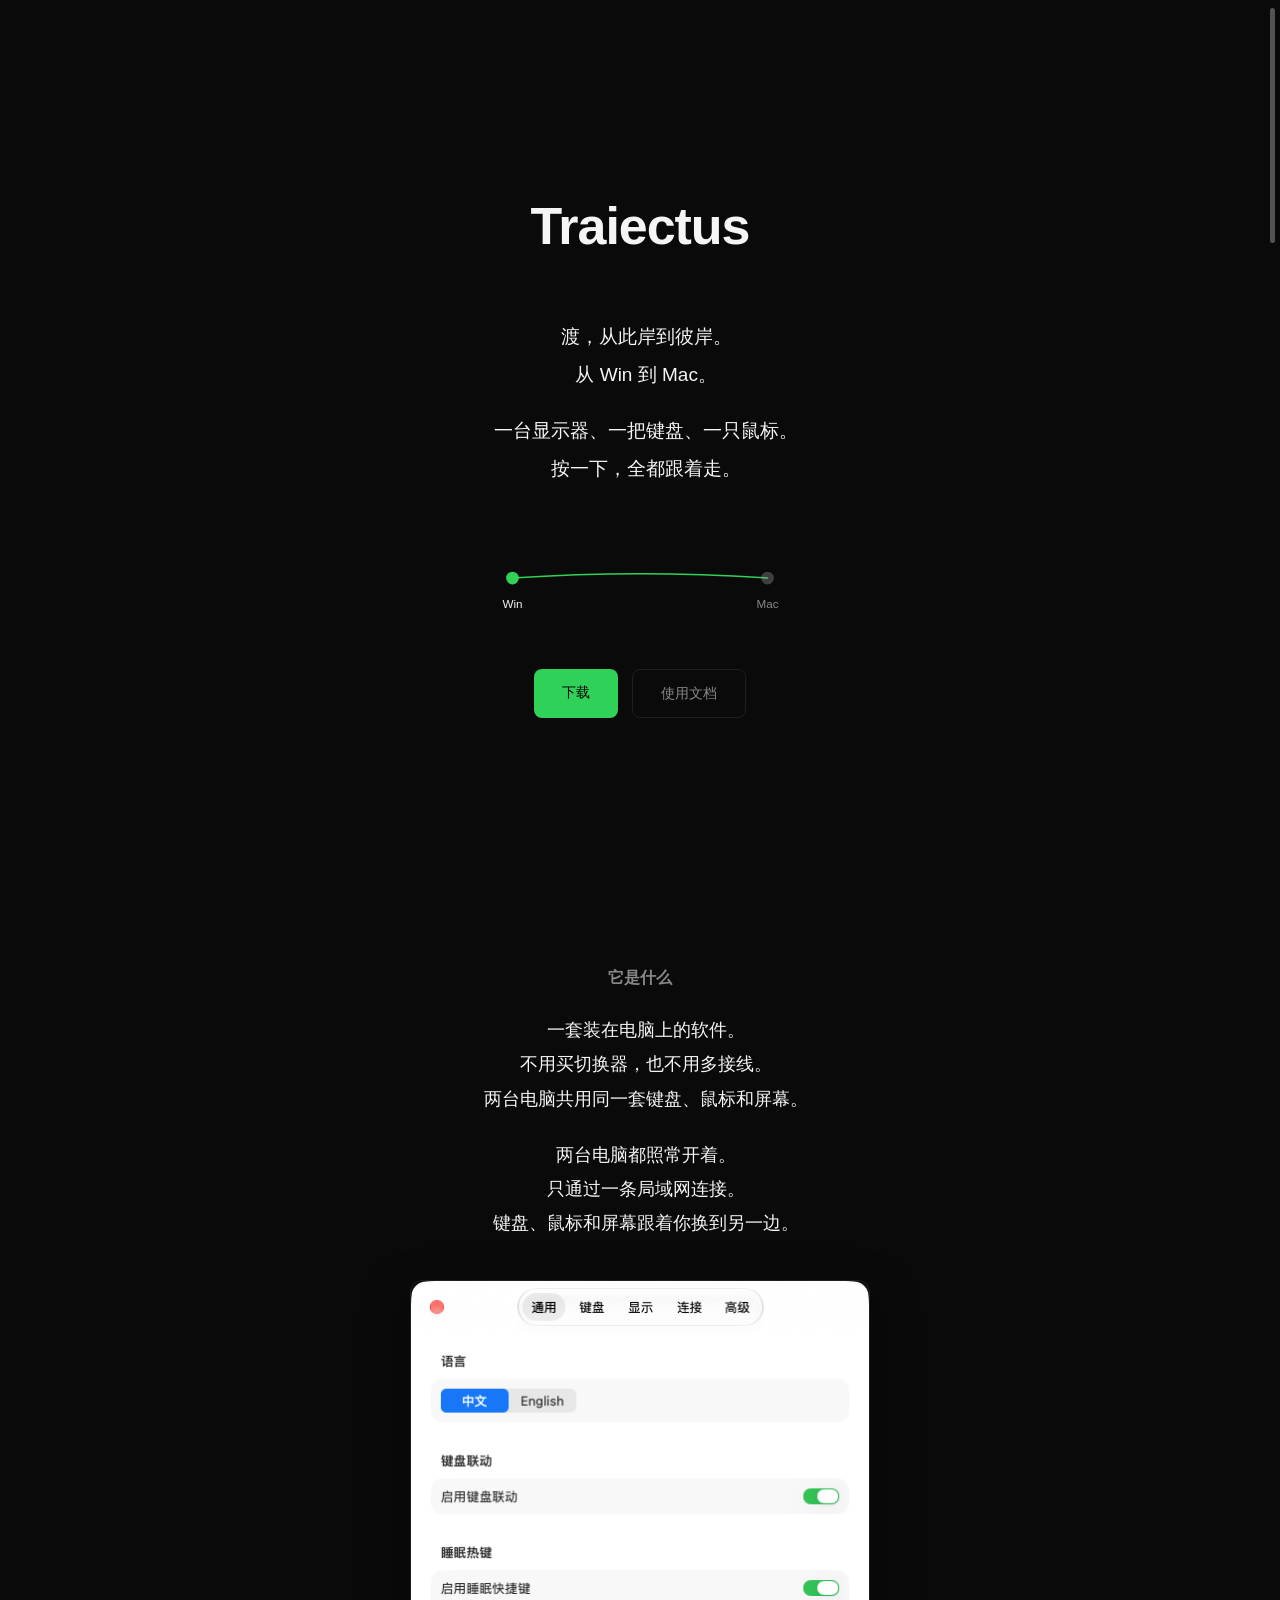
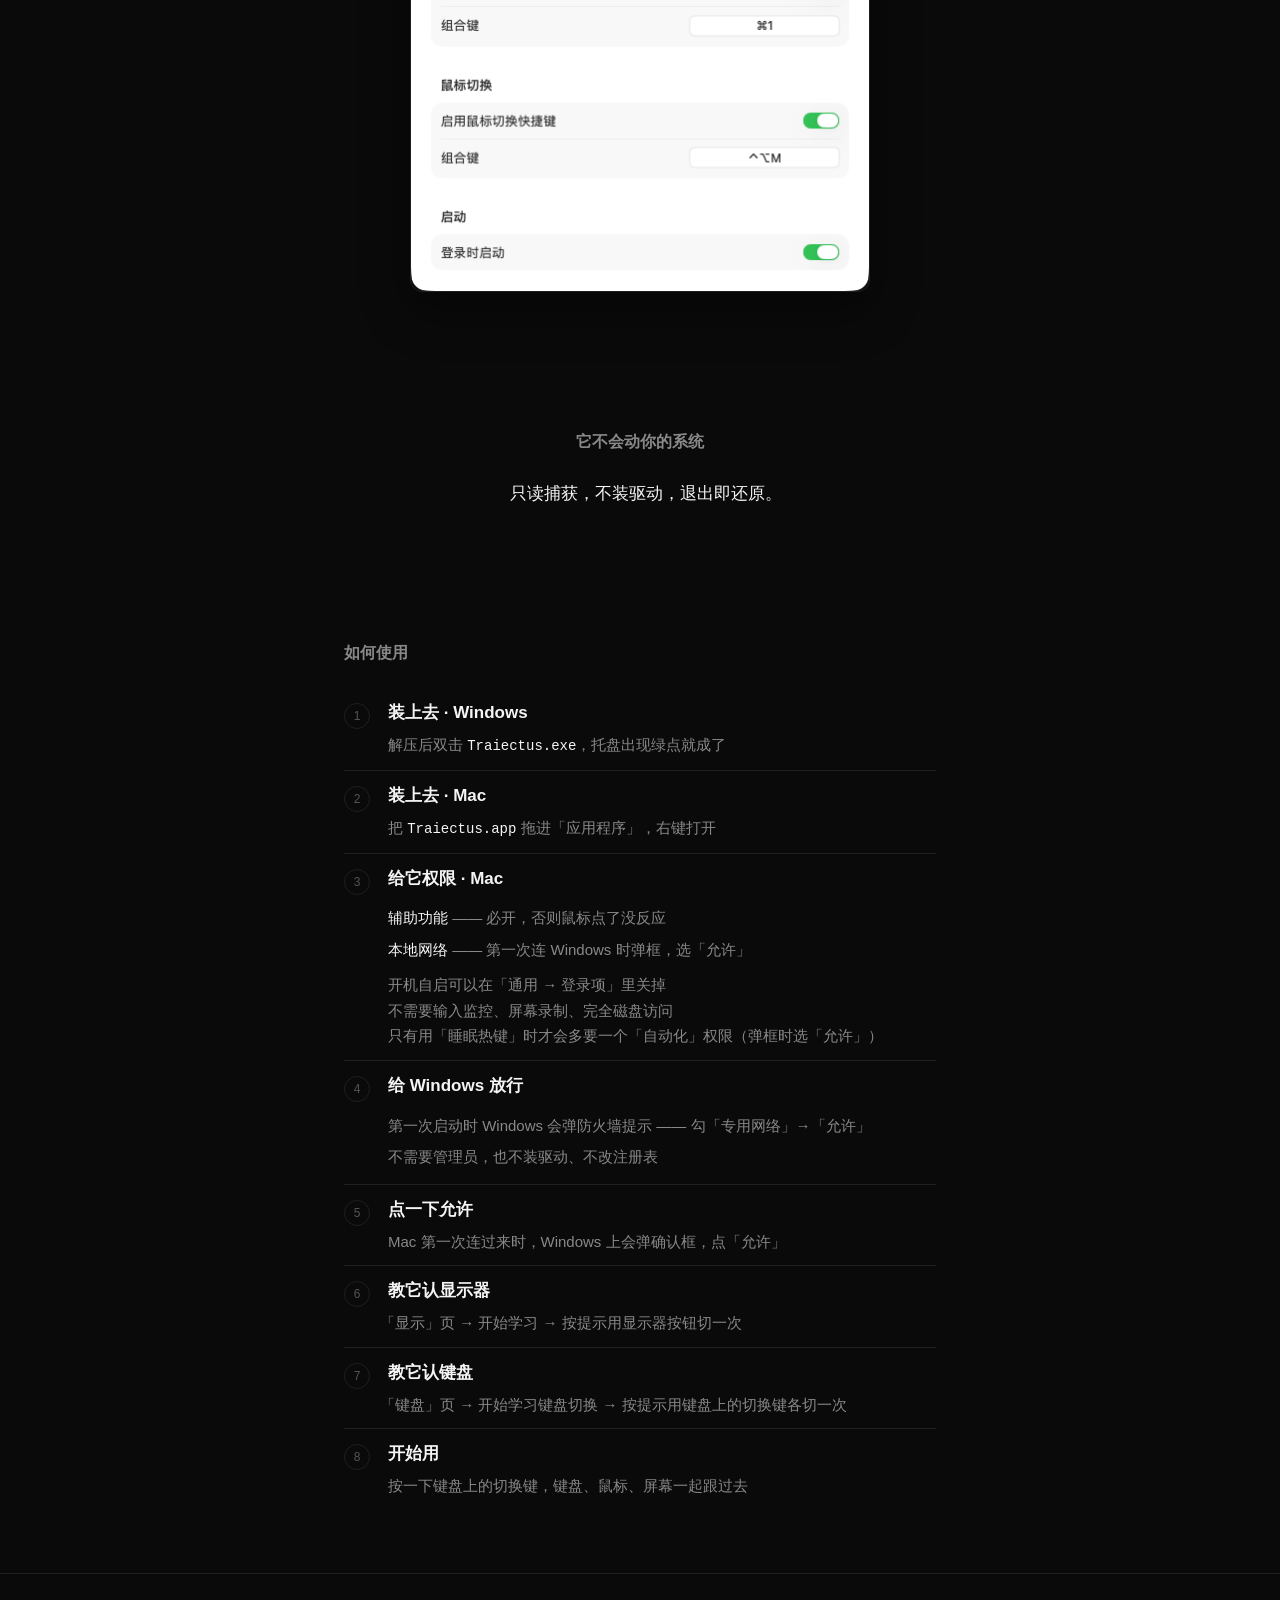
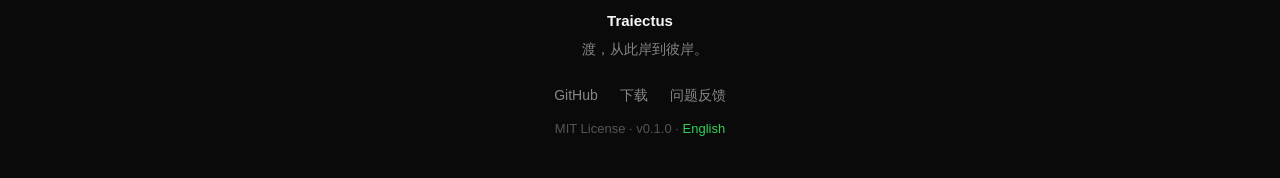
==== site/index.html @ 862c4d5b "site: 首屏句子与 h1 对齐 —— 悬挂值定为 -0.65em（实测） 目标：让「渡，从此岸到彼岸。」这一整行（连句点）的墨迹中心和 h1 「Traiectus」的中心对齐。实测（1000px " ====
<!DOCTYPE html>
<html lang="zh">
<head>
<meta charset="UTF-8">
<meta name="viewport" content="width=device-width, initial-scale=1.0">
<meta name="color-scheme" content="dark">
<title>Traiectus · 渡</title>
<meta name="description" content="一台 Win 游戏，一台 Mac 日常，同一台显示器、同一套键鼠。按一下，全都跟着走。">
<meta name="theme-color" content="#0a0a0a">
<link rel="alternate" hreflang="zh-CN" href="https://traiectus.cn/">
<link rel="alternate" hreflang="en" href="https://traiectus.cn/en.html">
<link rel="icon" href="icon.png">
<link rel="apple-touch-icon" href="icon.png">
<meta property="og:type" content="website">
<meta property="og:title" content="Traiectus · 渡">
<meta property="og:description" content="一台 Win 游戏，一台 Mac 日常。同一台显示器，同一套键鼠。按一下，全都跟着走。">
<meta property="og:url" content="https://traiectus.cn/">
<meta property="og:image" content="https://traiectus.cn/og.png">
<style>
  * { margin: 0; padding: 0; box-sizing: border-box; }

  :root {
    --bg: #0a0a0a;
    --fg: #f5f5f5;
    --fg-dim: #888;
    --fg-dimmer: #555;
    --green: #30d158;
    --line: #1f1f1f;
    --max: 640px;
  }

  /* 显式给 html 上底色：否则橡皮筋回弹（首屏往上/页面底部往下拉）时，
     WebKit 会在画布外露出默认的白，看起来就是上下两条淡色长块 */
  html { background: var(--bg); }

  body {
    background: var(--bg);
    color: var(--fg);
    font-family: -apple-system, BlinkMacSystemFont, "SF Pro Text", "PingFang SC", sans-serif;
    font-size: 16px;
    line-height: 1.7;
    -webkit-font-smoothing: antialiased;
  }

  .wrap { max-width: var(--max); margin: 0 auto; padding: 0 24px; }

  /* ① 首屏 */
  .hero {
    min-height: 100vh;
    display: flex;
    flex-direction: column;
    justify-content: center;
    align-items: center;
    text-align: center;
    padding: 0 24px;
  }

  .hero .eyebrow {
    font-size: 13px;
    letter-spacing: 0.22em;
    text-transform: uppercase;
    color: var(--fg-dimmer);
    margin-bottom: 22px;
  }

  .hero h1 {
    font-size: 52px;
    font-weight: 600;
    letter-spacing: -0.02em;
    margin-bottom: 48px;
  }

  .hero .lines {
    font-size: 19px;
    line-height: 2;
    color: var(--fg);
    margin-bottom: 56px;
    /* 明确撑满宽度：否则这行 div 会收缩到"最长一行"的宽度，
       而下面 hang-p 的负外边距会让它的计算宽度略小于行内容，导致最长那行被迫折行 */
    width: 100%;
  }

  .hero .lines .dim { color: var(--fg-dim); }
  .hero .lines .gap { display: block; height: 18px; }
  /* 行末的全角句号带 ~1em 右边距，居中时会显得文字整体偏左；
     让它悬挂出去（负右外边距），墨迹才是真正居中 */
  /* 行末全角句号悬挂：让「整行（含句点）」的墨迹中心对齐 h1 的中心。
     -0.65em 是实测值：不悬挂时整行墨迹偏左 6px，每 1em 悬挂右移约 9px */
  .hang-p { margin-right: -0.65em; }

  .diagram {
    display: block;
    width: 100%;
    max-width: 340px;
    height: auto;
    margin: 0 auto 48px;
  }

  .diagram .arc {
    fill: none;
    stroke: var(--green);
    stroke-width: 1.5;
    stroke-linecap: round;
  }

  /* 点：实心。活动的一侧是绿色 + 呼吸；另一侧是灰的（和 app 面板一致） */
  .diagram .dot { fill: #8e8e93; opacity: 0.4; }
  .diagram .dot.on {
    fill: var(--green);
    opacity: 1;
    transform-box: fill-box;
    transform-origin: center;
    animation: breathe 1.6s ease-in-out infinite;
  }

  @keyframes breathe {
    0%, 100% { transform: scale(1); }
    50% { transform: scale(1.18); }
  }

  .diagram .dlabel {
    font-size: 11px;
    font-weight: 500;
    fill: var(--fg-dim);
    text-anchor: middle;
  }
  .diagram .dlabel.on { fill: var(--fg); }

  .actions {
    display: flex;
    gap: 14px;
    justify-content: center;
  }

  .btn {
    display: inline-block;
    padding: 12px 28px;
    font-size: 14px;
    text-decoration: none;
    border-radius: 8px;
    transition: all 0.2s;
  }

  .btn-primary { background: var(--green); color: #000; font-weight: 500; }
  .btn-primary:hover { background: #28b84c; }

  .btn-ghost { color: var(--fg-dim); border: 1px solid var(--line); }
  .btn-ghost:hover { color: var(--fg); border-color: var(--fg-dim); }

  /* 锚点不要被吸顶导航盖住 */
  section { scroll-margin-top: 60px; }

  /* 隐藏原生滚动条，改用下面那条自绘的（原因：伪元素滚动条没法做淡出动画） */
  html { scrollbar-width: none; }
  ::-webkit-scrollbar { width: 0; height: 0; }

  /* 自绘滚动指示条：静止时淡出，滚动时淡入 —— 淡出用 transition，所以不生硬 */
  .sb {
    position: fixed; top: 0; right: 3px; bottom: 0; width: 9px;
    pointer-events: none; z-index: 60;
    opacity: 0;
    transition: opacity 0.5s ease;
  }
  .sb.on { opacity: 1; }
  .sb-thumb {
    position: absolute; right: 2px; width: 5px;
    border-radius: 3px; background: rgba(255, 255, 255, 0.3);
  }

  /* 页脚：同色底 + 一根发丝线，不抢戏。
     行距分三组：品牌+标语挨在一起是一组，链接那行单独一组，版权信息最后一组 ——
     所以是 4 / 22 / 10，而不是三档差不多的 14 / 20 / 14（那样四行看着一样重）。 */
  footer { padding: 34px 0 40px; border-top: 1px solid var(--line); text-align: center; }
  .f-brand { font-size: 15px; font-weight: 600; color: var(--fg); margin-bottom: 4px; }
  .f-tag { font-size: 14px; color: var(--fg-dim); margin-bottom: 22px; }
  .f-links { display: flex; gap: 22px; justify-content: center; margin-bottom: 10px; }
  .f-links a { font-size: 14px; color: var(--fg-dim); text-decoration: none; }
  .f-links a:hover { color: var(--fg); }
  .f-meta { font-size: 13px; color: var(--fg-dimmer); }
  .f-meta a { color: var(--green); text-decoration: none; }   /* 语言切换：和下载按钮同一个绿 */
  .f-meta a:hover { text-decoration: underline; }

  /* 「它不会动你的系统」：和「它是什么」一样居中 */
  .safe { text-align: center; }

  /* 屏幕太矮 / 手机：自动关掉吸附，回到自由滚动（否则内容会被卡住看不全） */
  /* 界面截图：和页面同一套圆角/边框，暗色底上不刺眼 */
  .shot { margin: 40px auto 0; text-align: center; }
  .shot img {
    width: 100%; max-width: 460px; height: auto;
    border-radius: 12px;
    border: 1px solid var(--line);
    box-shadow: 0 18px 48px rgba(0, 0, 0, 0.45);
  }

  section { padding: 64px 0; }
  #safe { padding-top: 64px; }
  .safe-line { font-size: 17px; line-height: 2; }

  h2 {
    font-size: 16px;
    font-weight: 600;
    color: var(--fg-dim);
    margin-bottom: 22px;
  }

  .what { text-align: center; }

  .what p {
    font-size: 18px;
    line-height: 1.9;
    color: var(--fg);
  }
  .what p + p { margin-top: 22px; }
  .what p.soft { color: var(--fg-dim); }

  /* 中文居中行的收尾句号是全角：句号的墨迹只占左边一点，右半格是空的。
     text-align: center 会把那半格空位也算进居中，于是可见文字整体偏左约 1/3 字
     （实测：标题中心 729、正文中心 724，差 6px）。这里补 2/3 字的左内边距抵消掉，
     让"字"看起来真居中 —— 标题和截图本来就在正中，不用动。
     Chrome 目前不支持 hanging-punctuation，所以用内边距而不是悬挂标点。 */
  .what p, .safe-line { padding-left: 0.67em; }

  @media (max-width: 480px) {
    section { padding: 48px 0; }
    .what { text-align: center; }

  .what p { font-size: 16px; }
  }

  .how ol { list-style: none; counter-reset: step; margin-top: 8px; }
  /* 只作用于外层那几步：里面「权限清单」是普通列表，不能跟着编号/描边（否则会串号） */
  .how ol > li {
    counter-increment: step;
    font-size: 17px;
    color: var(--fg);
    padding: 11px 0 11px 44px;
    position: relative;
    border-bottom: 1px solid var(--line);
  }
  .how ol > li:last-child { border-bottom: none; }
  .how ol > li::before {
    content: counter(step);
    position: absolute; left: 0; top: 15px;
    width: 24px; height: 24px; line-height: 24px; text-align: center;
    font-size: 12px; color: var(--fg-dimmer);
    border: 1px solid var(--line); border-radius: 50%;
  }
  .how ol > li b { display: block; font-size: 17px; font-weight: 600; margin-bottom: 4px; }
  .how ol > li span { display: block; font-size: 15px; color: var(--fg-dim); }
  /* 说明行以「」开头时：这两个标点在字格里天生偏右，看起来比标题的"教"缩进半格。
     悬挂出去（负首行缩进）让标点的左边缘和标题第一个字对齐。 */
  .how ol > li span.hang { text-indent: -0.53em; }
  .how ol > li code { font-family: "SF Mono", Menlo, monospace; font-size: 14px; color: var(--fg); }

  /* 「给它权限」那一步下面的权限清单 */
  .how .perm { list-style: none; margin-top: 9px; }
  .how .perm li { font-size: 15px; color: var(--fg-dim); padding: 3px 0; }
  .how .perm li em { font-style: normal; color: var(--fg); }
  .how .perm-note { display: block; margin-top: 7px; font-size: 15px; color: var(--fg-dim); }
  .how .more { margin-top: 22px; font-size: 14px; color: var(--fg-dim); }

  @media (prefers-reduced-motion: reduce) {
    .diagram .dot.on { animation: none; }
  }

  @media (max-width: 480px) {
    .hero .eyebrow {
    font-size: 13px;
    letter-spacing: 0.22em;
    text-transform: uppercase;
    color: var(--fg-dimmer);
    margin-bottom: 22px;
  }

  .hero h1 { font-size: 36px; margin-bottom: 36px; }
    .hero .lines { font-size: 16px; }
  }
</style>
</head>
<body id="top">


<section class="hero">
  <h1>Traiectus</h1>

  <div class="lines">
    渡，从此岸到彼岸<span class="hang-p">。</span><br>
    从 Win 到 Mac<span class="hang-p">。</span>
    <span class="gap"></span>
    一台显示器、一把键盘、一只鼠标<span class="hang-p">。</span><br>
    按一下，全都跟着走<span class="hang-p">。</span>
  </div>

  <svg class="diagram" viewBox="0 0 320 72" role="img" aria-label="从 Win 渡到 Mac：活动侧在 Win（绿），另一侧是灰点">
    <path class="arc" d="M40 32 Q160 24 280 32"/>
    <circle class="dot on" cx="40" cy="32" r="6"/>
    <circle class="dot" cx="280" cy="32" r="6"/>
    <text class="dlabel on" x="40" y="60">Win</text>
    <text class="dlabel" x="280" y="60">Mac</text>
  </svg>

  <div class="actions">
    <a href="https://github.com/BLEACHRukia/Traiectus/releases" class="btn btn-primary">下载</a>
    <a href="https://github.com/BLEACHRukia/Traiectus#readme" class="btn btn-ghost">使用文档</a>
  </div>
</section>

<div class="screen">
<section class="what" id="what">
  <div class="wrap">
    <h2>它是什么</h2>
    <p>一套装在电脑上的软件。<br>
       不用买切换器，也不用多接线。<br>
       两台电脑共用同一套键盘、鼠标和屏幕。</p>
    <p>两台电脑都照常开着。<br>
       只通过一条局域网连接。<br>
       键盘、鼠标和屏幕跟着你换到另一边。</p>
    <figure class="shot">
      <img src="shots/01-general.png" alt="Traiectus 的 Mac 设置窗口" width="460">
    </figure>
  </div>
</section>
<section class="safe" id="safe">
  <div class="wrap">
    <h2>它不会动你的系统</h2>
    <p class="safe-line">只读捕获，不装驱动，退出即还原。</p>

  </div>
</section>
</div>

<section class="how" id="how">
  <div class="wrap">
    <h2>如何使用</h2>
    <ol>
      <li><b>装上去 · Windows</b><span>解压后双击 <code>Traiectus.exe</code>，托盘出现绿点就成了</span></li>
      <li><b>装上去 · Mac</b><span>把 <code>Traiectus.app</code> 拖进「应用程序」，右键打开</span></li>
      <li><b>给它权限 · Mac</b>
        <ul class="perm">
          <li><em>辅助功能</em> —— 必开，否则鼠标点了没反应</li>
          <li><em>本地网络</em> —— 第一次连 Windows 时弹框，选「允许」</li>
        </ul>
        <span class="perm-note">开机自启可以在「通用 → 登录项」里关掉<br>
          不需要输入监控、屏幕录制、完全磁盘访问<br>
          只有用「睡眠热键」时才会多要一个「自动化」权限（弹框时选「允许」）</span>
      </li>
      <li><b>给 Windows 放行</b>
        <ul class="perm">
          <li>第一次启动时 Windows 会弹防火墙提示 —— 勾「专用网络」→「允许」</li>
          <li>不需要管理员，也不装驱动、不改注册表</li>
        </ul>
      </li>
      <li><b>点一下允许</b><span>Mac 第一次连过来时，Windows 上会弹确认框，点「允许」</span></li>
      <li><b>教它认显示器</b><span class="hang">「显示」页 → 开始学习 → 按提示用显示器按钮切一次</span></li>
      <li><b>教它认键盘</b><span class="hang">「键盘」页 → 开始学习键盘切换 → 按提示用键盘上的切换键各切一次</span></li>
      <li><b>开始用</b><span>按一下键盘上的切换键，键盘、鼠标、屏幕一起跟过去</span></li>
    </ol>
  </div>
</section>




<footer>
  <div class="wrap">
    <div class="f-brand">Traiectus</div>
    <div class="f-tag">渡，从此岸到彼岸<span class="hang-p">。</span></div>
    <nav class="f-links">
      <a href="https://github.com/BLEACHRukia/Traiectus">GitHub</a>
      <a href="https://github.com/BLEACHRukia/Traiectus/releases">下载</a>
      <a href="https://github.com/BLEACHRukia/Traiectus/issues">问题反馈</a>
    </nav>
    <div class="f-meta">MIT License · v0.1.0 · <a href="/en">English</a></div>
  </div>
</footer>

<div class="sb" id="sb"><div class="sb-thumb" id="sbThumb"></div></div>

<script>
  (function () {
    var sb = document.getElementById('sb'), thumb = document.getElementById('sbThumb');
    if (!sb || !thumb) return;
    var timer;

    function update() {
      var doc = document.documentElement;
      var viewH = window.innerHeight;
      var max = doc.scrollHeight - viewH;
      var pad = 8, track = viewH - pad * 2;
      var thumbH = Math.max(36, Math.round(track * viewH / doc.scrollHeight));
      var progress = max > 0 ? (window.pageYOffset || doc.scrollTop) / max : 0;

      thumb.style.height = thumbH + 'px';
      thumb.style.top = Math.round(pad + progress * (track - thumbH)) + 'px';

      sb.classList.add('on');                       // 滚动时出现（0.5s 淡入）
      clearTimeout(timer);
      timer = setTimeout(function () { sb.classList.remove('on'); }, 800);   // 停手 0.8s 后淡出
    }

    window.addEventListener('scroll', update, { passive: true });
    window.addEventListener('resize', update);
    update();
  })();
</script>
</body>
</html>
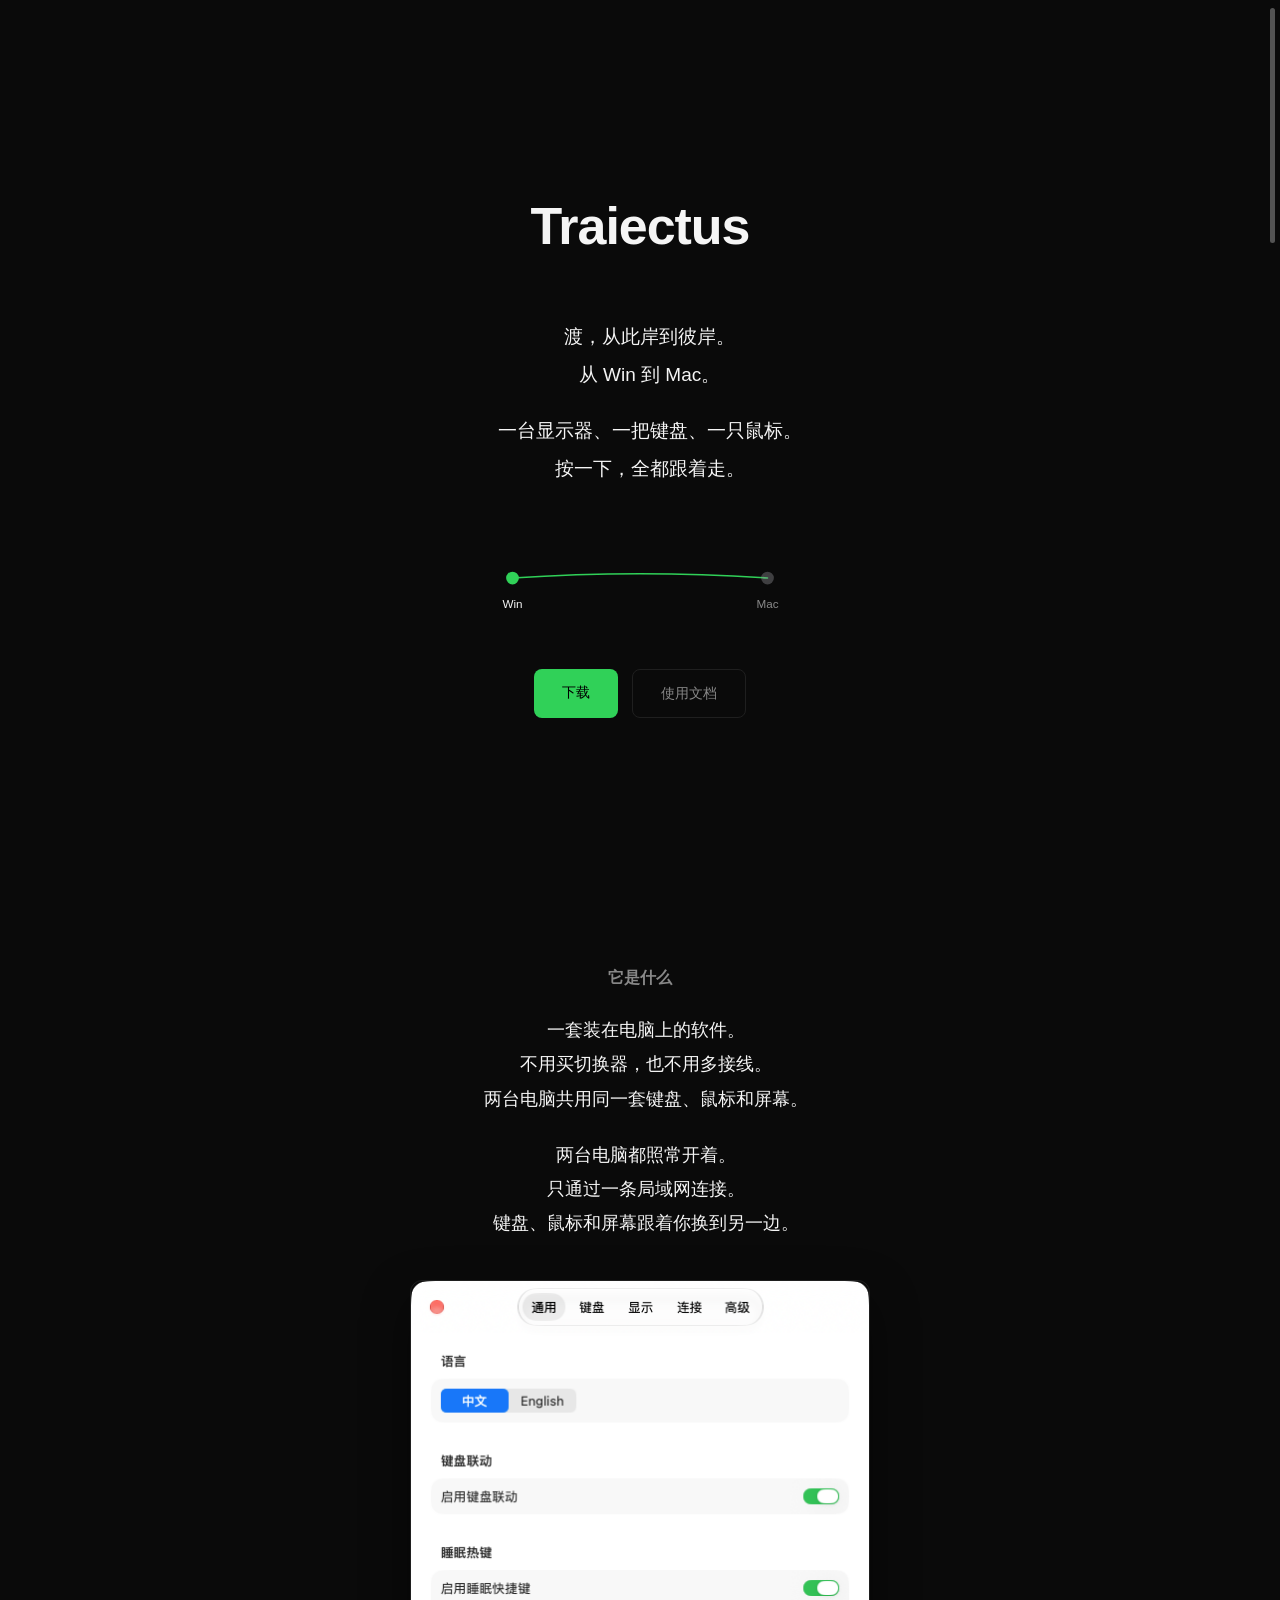
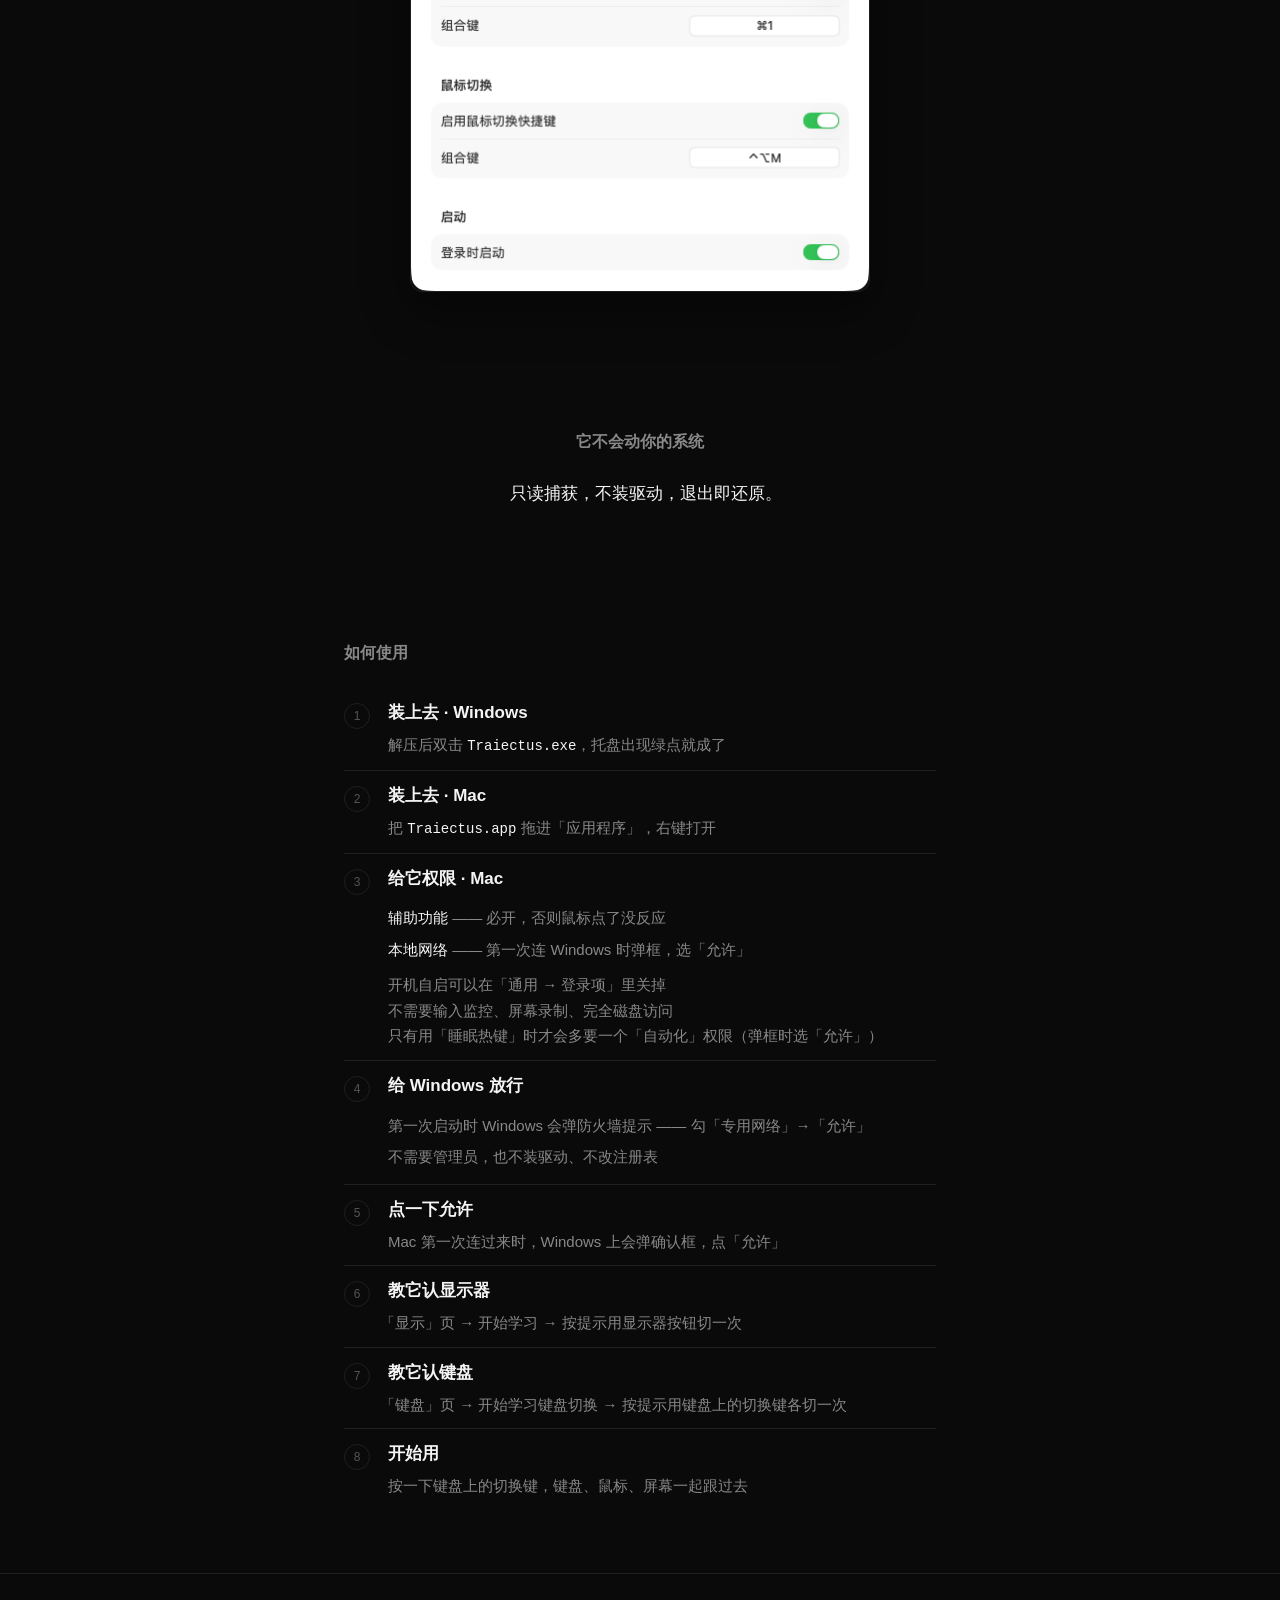
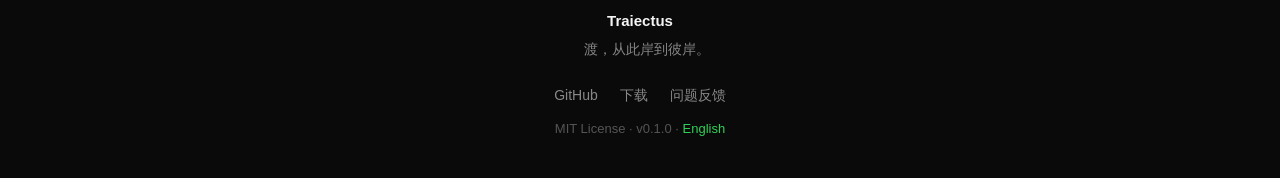
==== commit 1ece386d: "site: 首屏改为「只按文字居中」（句号完全不计入，-1em 悬挂） 按你的要求：居中的时候不把句号算进去。  逐字量了「渡，从此岸到彼岸。」这一行（1000px 画布）：   · 文字段（渡 … " ====
--- a/site/index.html
+++ b/site/index.html
@@ -84,9 +84,11 @@
   .hero .lines .gap { display: block; height: 18px; }
   /* 行末的全角句号带 ~1em 右边距，居中时会显得文字整体偏左；
      让它悬挂出去（负右外边距），墨迹才是真正居中 */
-  /* 行末全角句号悬挂：让「整行（含句点）」的墨迹中心对齐 h1 的中心。
-     -0.65em 是实测值：不悬挂时整行墨迹偏左 6px，每 1em 悬挂右移约 9px */
-  .hang-p { margin-right: -0.65em; }
+  /* 行末全角句号悬挂：
+     目标是**只按文字居中**（句号完全不算进这一行），所以给句号 -1em 外边距，
+     整行的排版宽度 = 文字本身的宽度，句号画在文字右缘外侧（标准的中文标点悬挂）。
+     效果：文字中心 = 容器中心；句号那个点会探出文字右缘约 3px。 */
+  .hang-p { margin-right: -1em; }
 
   .diagram {
     display: block;
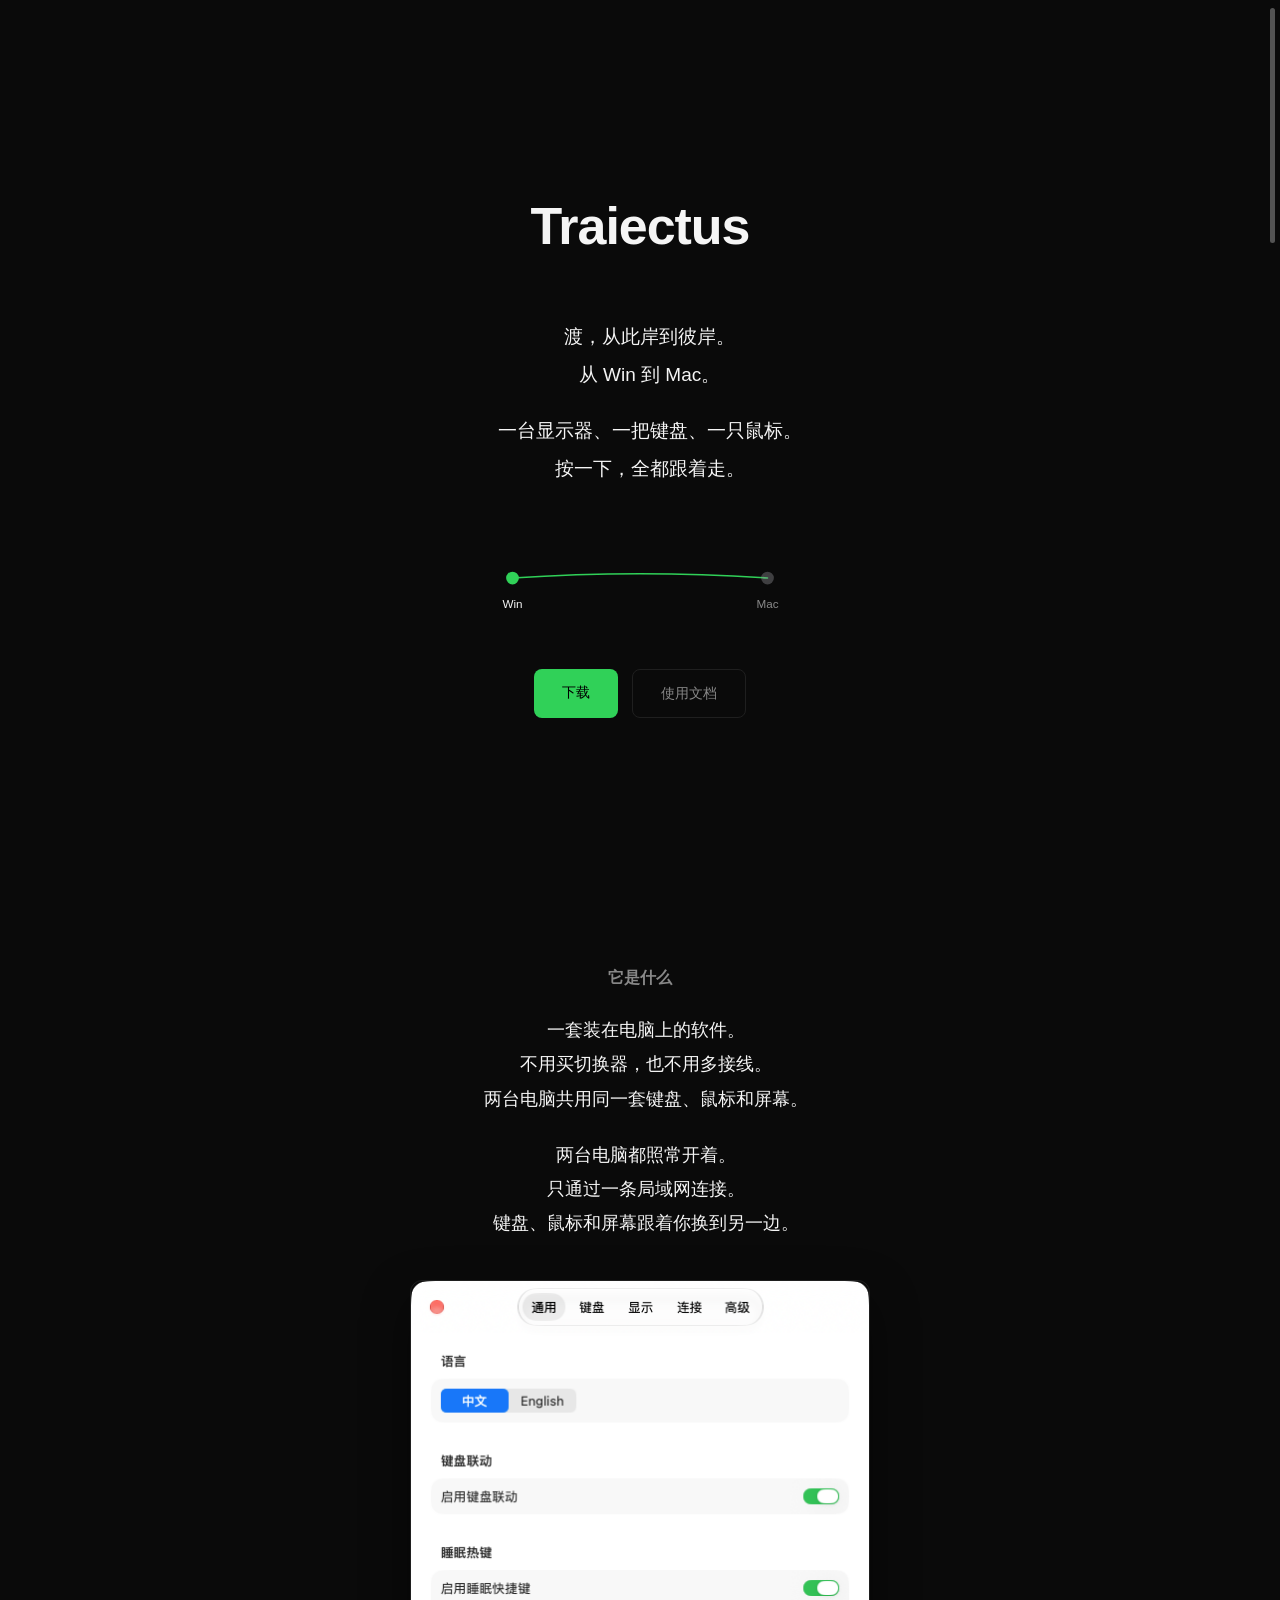
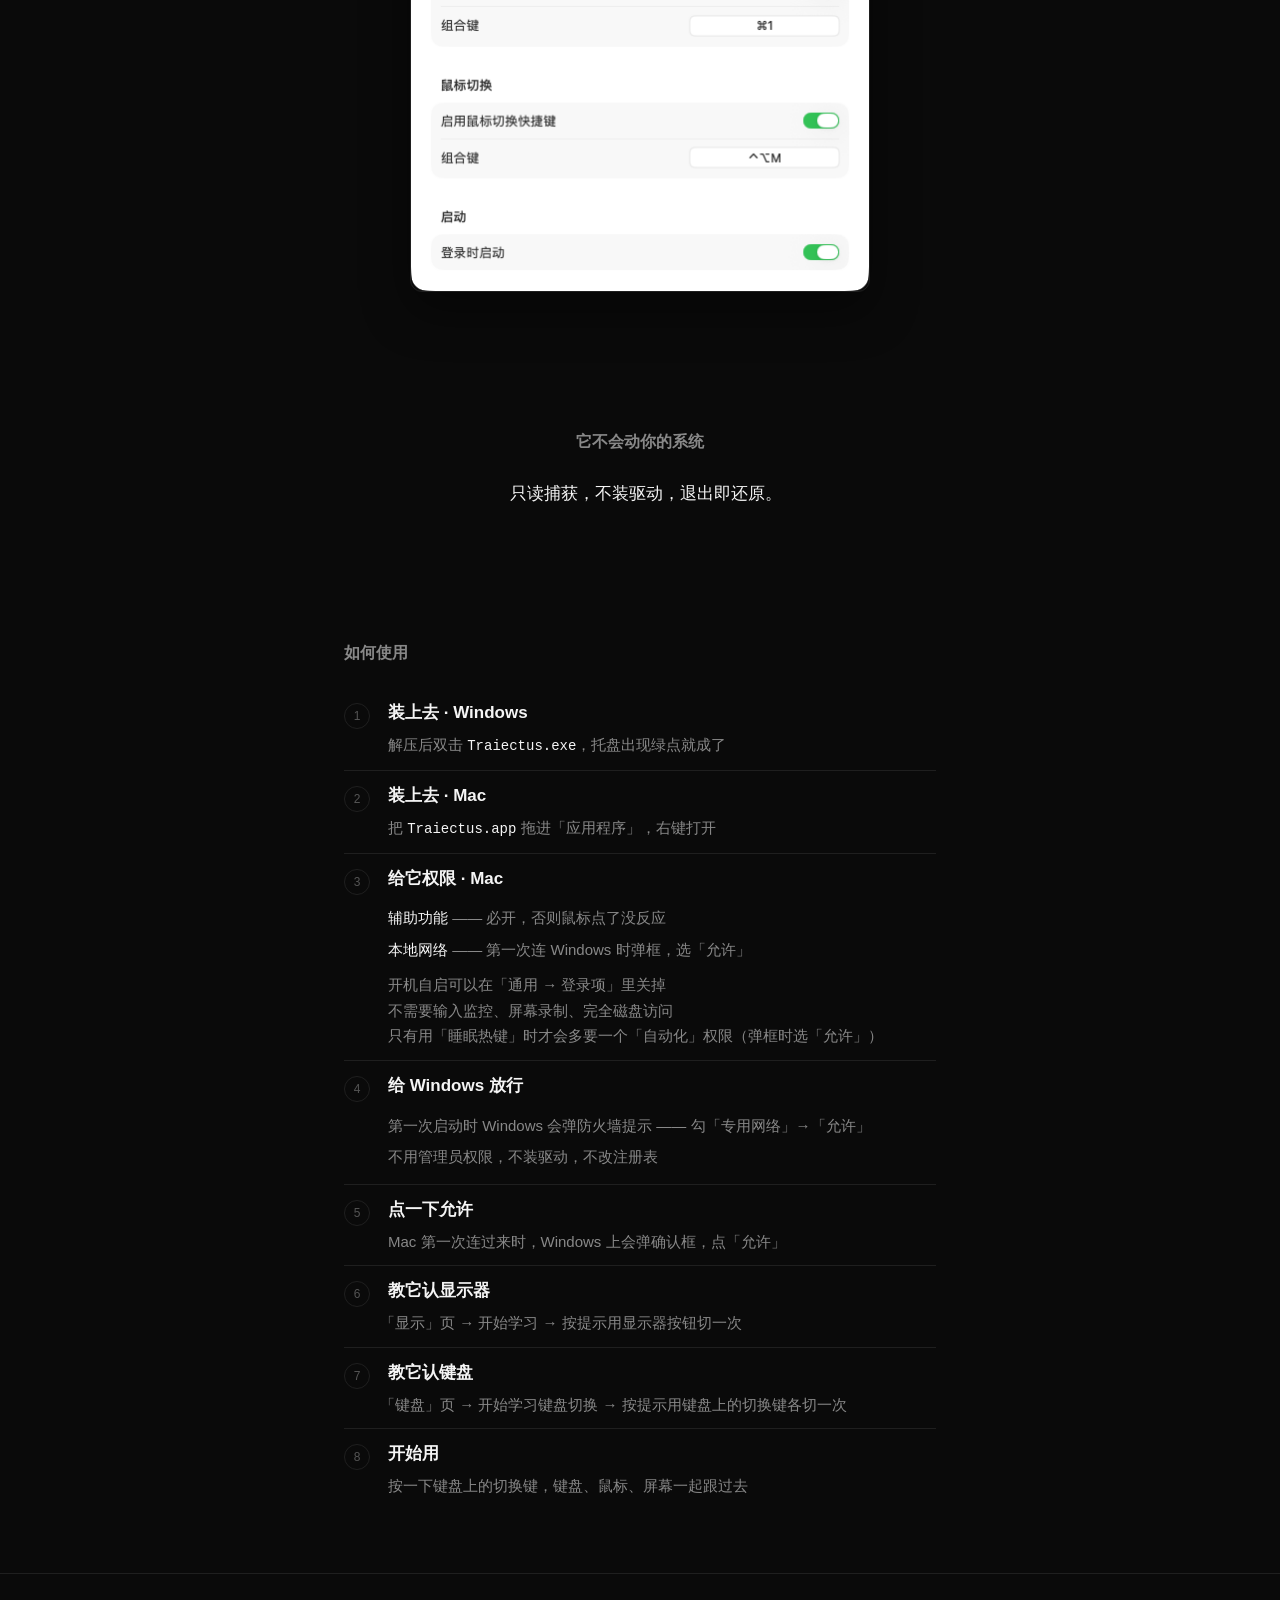
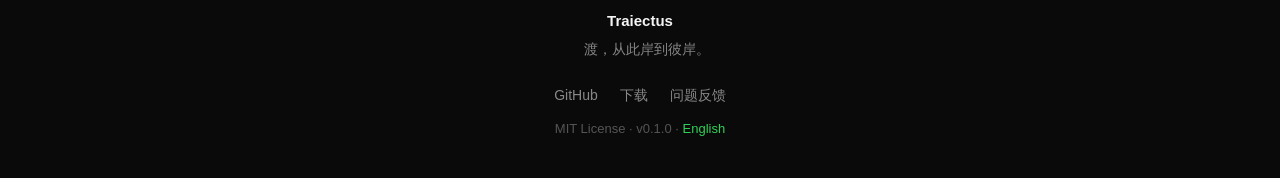
==== commit 37304603: "site: 第 4 步文案优化 —— 三个「不」并列，去掉与前一行重复的「点一下允许」 原句：不需要管理员，也不装驱动、不改注册表 新句：不用管理员权限，不装驱动，不改注册表       （「管理员」" ====
--- a/site/index.html
+++ b/site/index.html
@@ -261,6 +261,15 @@
   .how .perm li em { font-style: normal; color: var(--fg); }
   .how .perm-note { display: block; margin-top: 7px; font-size: 15px; color: var(--fg-dim); }
   .how .more { margin-top: 22px; font-size: 14px; color: var(--fg-dim); }
+  /* 「如何使用」里的说明文字都是 1~3 行的短块：让浏览器把每行长度摊匀，
+     避免出现「一行顶满 + 下一行只剩两个字」；line-break: strict 打开中文标点禁则，
+     行首不会出现 」/。 之类的收尾标点。 */
+  .how ol > li span, .how ol > li .perm li, .how ol > li .perm-note {
+    text-wrap: balance;
+    line-break: strict;
+  }
+  /* 窄屏专用分段：宽屏两段连成一行，窄屏各自成段（.seg 用它压过上面的 display:block） */
+  .how .seg { display: inline; }
 
   @media (prefers-reduced-motion: reduce) {
     .diagram .dot.on { animation: none; }
@@ -277,6 +286,19 @@
 
   .hero h1 { font-size: 36px; margin-bottom: 36px; }
     .hero .lines { font-size: 16px; }
+
+    /* 窄屏：序号留白 44 → 31px、圆点 24 → 21px，正文多出约 13px 宽度，
+       少折一行；行距略收紧，读起来更紧凑 */
+    .how ol > li { padding: 13px 0 13px 31px; }
+    .how ol > li::before {
+      width: 21px; height: 21px; line-height: 21px;
+      font-size: 11px; top: 16px;
+    }
+    .how ol > li b { font-size: 16px; margin-bottom: 3px; }
+    .how ol > li span, .how .perm li, .how .perm-note { line-height: 1.65; }
+    .how .perm { margin-top: 8px; }
+    .how .perm-note { margin-top: 6px; }
+    .how .seg { display: block; }
   }
 </style>
 </head>
@@ -341,7 +363,7 @@
       <li><b>给它权限 · Mac</b>
         <ul class="perm">
           <li><em>辅助功能</em> —— 必开，否则鼠标点了没反应</li>
-          <li><em>本地网络</em> —— 第一次连 Windows 时弹框，选「允许」</li>
+          <li><span class="seg"><em>本地网络</em> —— 第一次连 Windows 时弹框，</span><span class="seg">选「允许」</span></li>
         </ul>
         <span class="perm-note">开机自启可以在「通用 → 登录项」里关掉<br>
           不需要输入监控、屏幕录制、完全磁盘访问<br>
@@ -350,13 +372,13 @@
       <li><b>给 Windows 放行</b>
         <ul class="perm">
           <li>第一次启动时 Windows 会弹防火墙提示 —— 勾「专用网络」→「允许」</li>
-          <li>不需要管理员，也不装驱动、不改注册表</li>
+          <li>不用管理员权限，不装驱动，不改注册表</li>
         </ul>
       </li>
-      <li><b>点一下允许</b><span>Mac 第一次连过来时，Windows 上会弹确认框，点「允许」</span></li>
+      <li><b>点一下允许</b><span><span class="seg">Mac 第一次连过来时，</span><span class="seg">Windows 上会弹确认框，点「允许」</span></span></li>
       <li><b>教它认显示器</b><span class="hang">「显示」页 → 开始学习 → 按提示用显示器按钮切一次</span></li>
       <li><b>教它认键盘</b><span class="hang">「键盘」页 → 开始学习键盘切换 → 按提示用键盘上的切换键各切一次</span></li>
-      <li><b>开始用</b><span>按一下键盘上的切换键，键盘、鼠标、屏幕一起跟过去</span></li>
+      <li><b>开始用</b><span><span class="seg">按一下键盘上的切换键，</span><span class="seg">键盘、鼠标、屏幕一起跟过去</span></span></li>
     </ol>
   </div>
 </section>
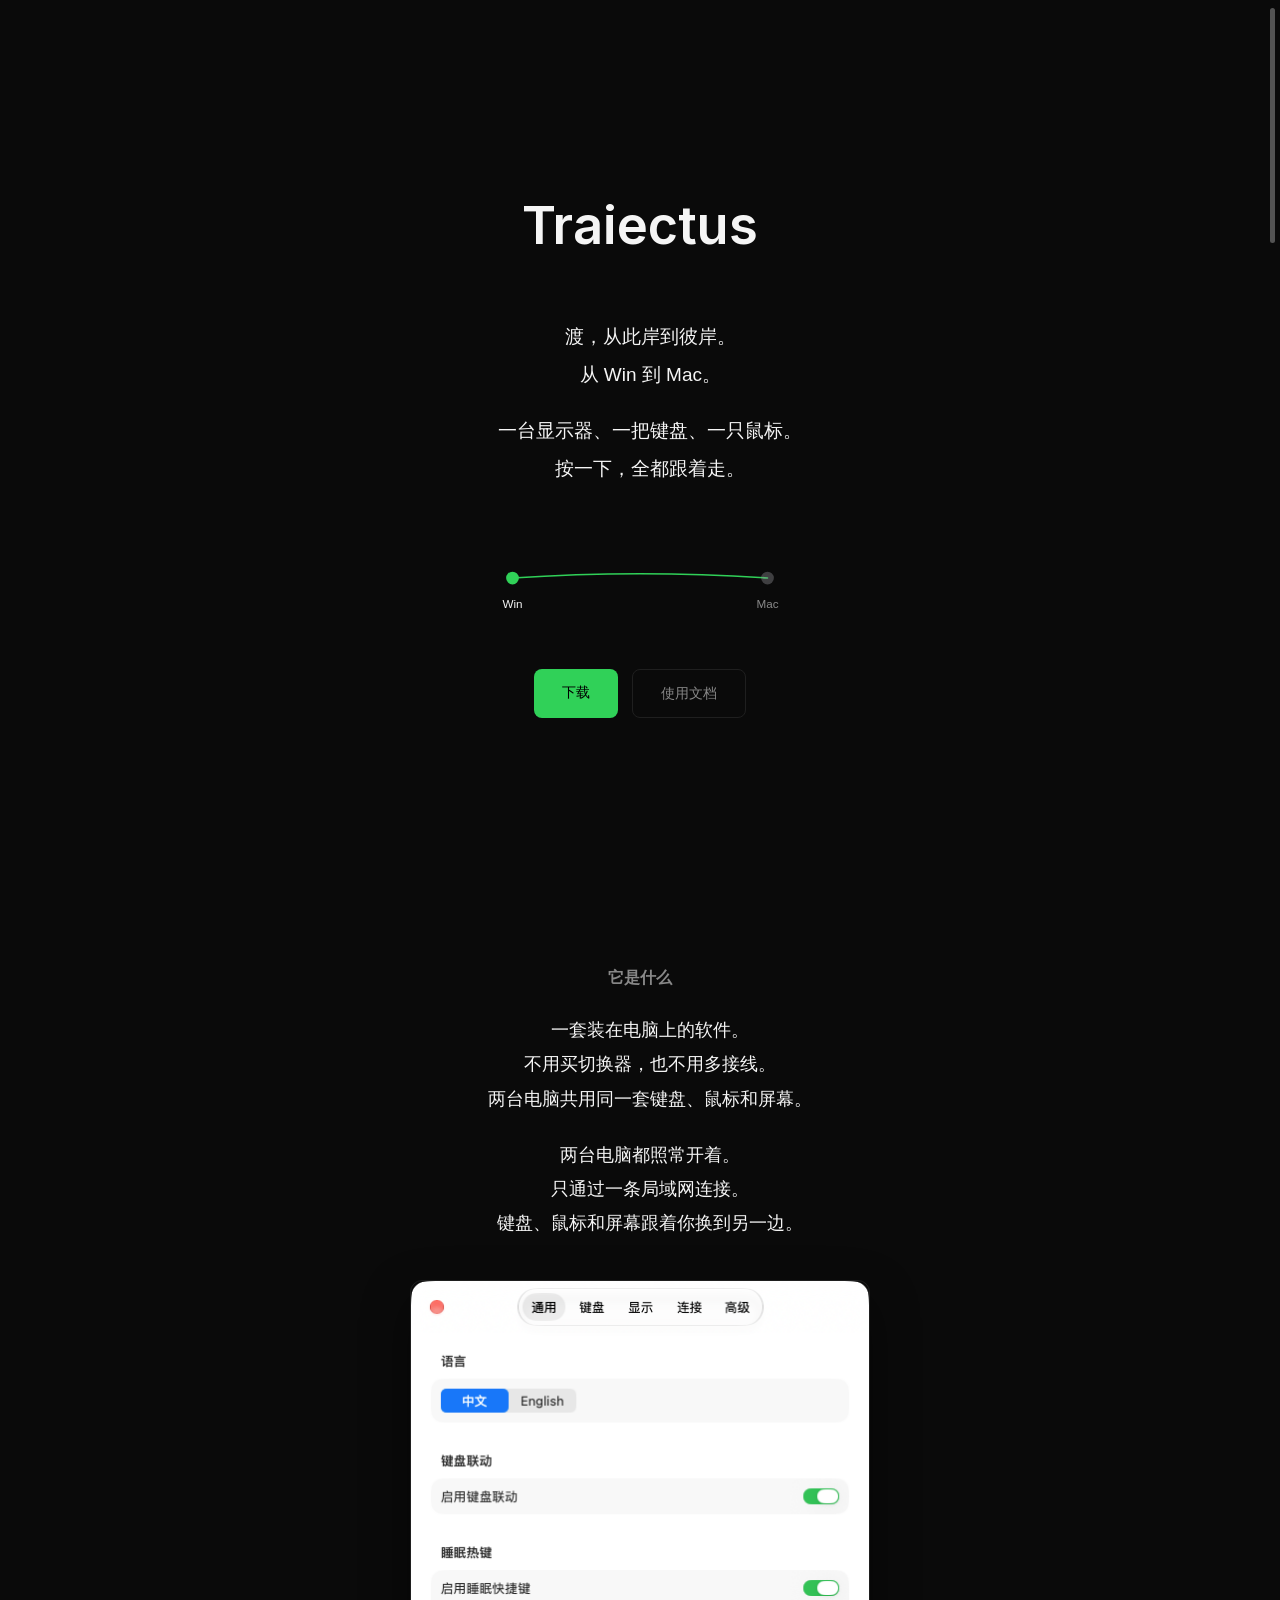
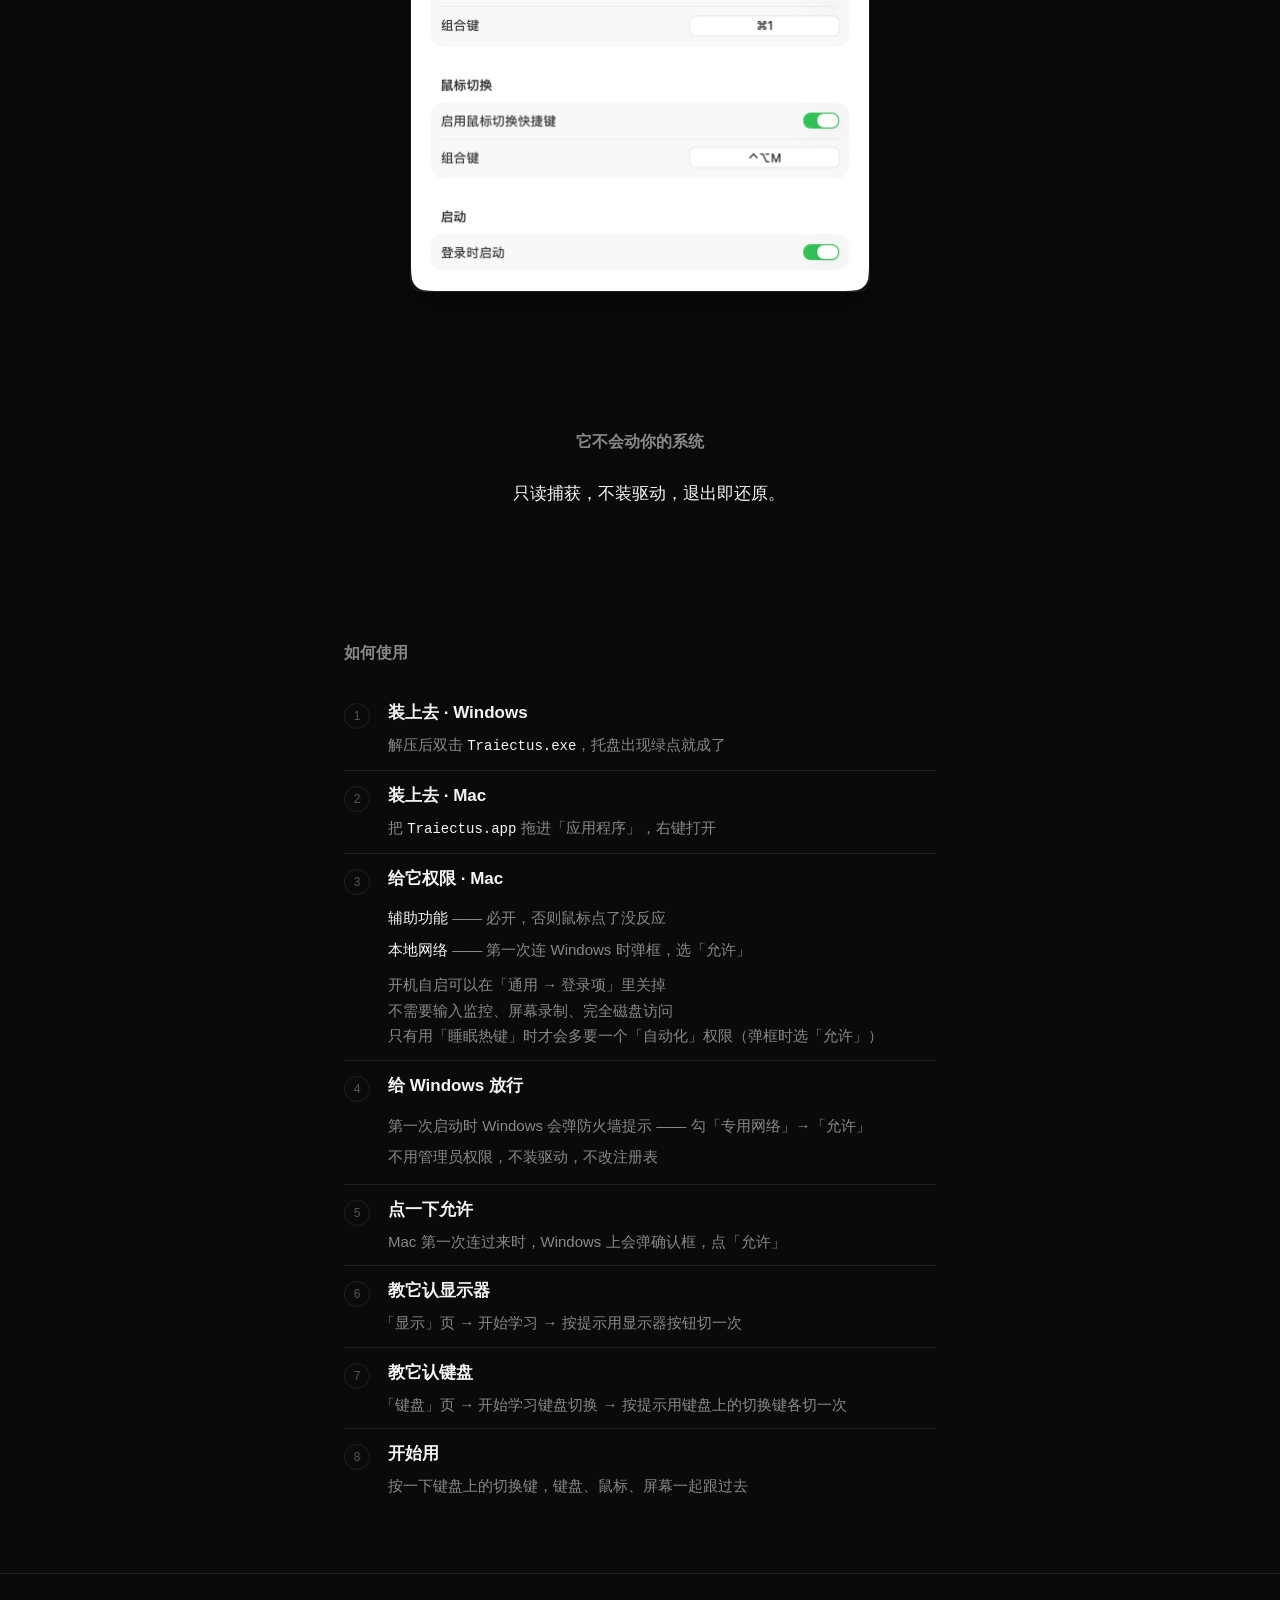
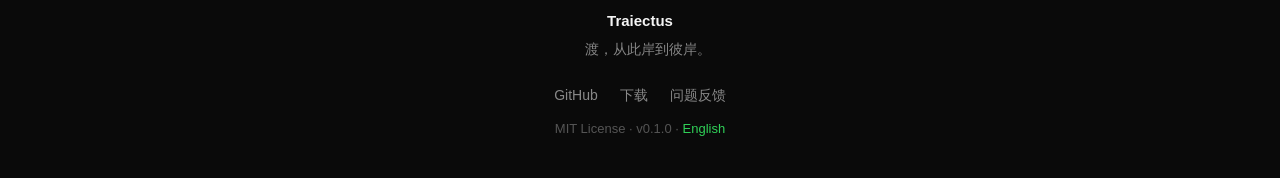
==== commit 07e7f542: "site: 字标换自托管 Inter（拉丁子集 24KB）；首屏文案改成按文字（不含句号）居中" ====
--- a/site/index.html
+++ b/site/index.html
@@ -17,6 +17,16 @@
 <meta property="og:url" content="https://traiectus.cn/">
 <meta property="og:image" content="https://traiectus.cn/og.png">
 <style>
+/* 字标用 Inter（只有拉丁字符走它，中文继续用系统字体）
+   只自托管了 600 字重的拉丁子集，约 24KB。 */
+@font-face {
+  font-family: 'Inter';
+  font-style: normal;
+  font-weight: 600;
+  font-display: swap;
+  src: url(fonts/inter-600-latin.woff2) format('woff2');
+  unicode-range: U+0000-00FF, U+0131, U+0152-0153, U+02BB-02BC, U+02C6, U+02DA, U+02DC, U+0304, U+0308, U+0329, U+2000-206F, U+20AC, U+2122, U+2191, U+2193, U+2212, U+2215, U+FEFF, U+FFFD;
+}
   * { margin: 0; padding: 0; box-sizing: border-box; }
 
   :root {
@@ -64,9 +74,9 @@
   }
 
   .hero h1 {
+    font-family: 'Inter', -apple-system, BlinkMacSystemFont, sans-serif;
     font-size: 52px;
     font-weight: 600;
-    letter-spacing: -0.02em;
     margin-bottom: 48px;
   }
 
@@ -75,20 +85,16 @@
     line-height: 2;
     color: var(--fg);
     margin-bottom: 56px;
-    /* 明确撑满宽度：否则这行 div 会收缩到"最长一行"的宽度，
-       而下面 hang-p 的负外边距会让它的计算宽度略小于行内容，导致最长那行被迫折行 */
+    /* 明确撑满宽度：否则这行 div 会收缩到"最长一行"的宽度 */
     width: 100%;
+    padding-left: 1.08em;
   }
 
   .hero .lines .dim { color: var(--fg-dim); }
   .hero .lines .gap { display: block; height: 18px; }
-  /* 行末的全角句号带 ~1em 右边距，居中时会显得文字整体偏左；
-     让它悬挂出去（负右外边距），墨迹才是真正居中 */
-  /* 行末全角句号悬挂：
-     目标是**只按文字居中**（句号完全不算进这一行），所以给句号 -1em 外边距，
-     整行的排版宽度 = 文字本身的宽度，句号画在文字右缘外侧（标准的中文标点悬挂）。
-     效果：文字中心 = 容器中心；句号那个点会探出文字右缘约 3px。 */
-  .hang-p { margin-right: -1em; }
+  /* 行末的全角句号，右半格是空的，居中时会把整行墨迹推左。
+     和下面「它是什么」那几节用同一个办法：补 0.67em 左内边距抵消掉。
+     （早先试过「句号悬挂出去」的写法，但那会让整行偏右约 0.2em，和标题对不齐。） */
 
   .diagram {
     display: block;
@@ -174,7 +180,7 @@
      所以是 4 / 22 / 10，而不是三档差不多的 14 / 20 / 14（那样四行看着一样重）。 */
   footer { padding: 34px 0 40px; border-top: 1px solid var(--line); text-align: center; }
   .f-brand { font-size: 15px; font-weight: 600; color: var(--fg); margin-bottom: 4px; }
-  .f-tag { font-size: 14px; color: var(--fg-dim); margin-bottom: 22px; }
+  .f-tag { font-size: 14px; color: var(--fg-dim); margin-bottom: 22px; padding-left: 1.08em; }
   .f-links { display: flex; gap: 22px; justify-content: center; margin-bottom: 10px; }
   .f-links a { font-size: 14px; color: var(--fg-dim); text-decoration: none; }
   .f-links a:hover { color: var(--fg); }
@@ -216,12 +222,12 @@
   .what p + p { margin-top: 22px; }
   .what p.soft { color: var(--fg-dim); }
 
-  /* 中文居中行的收尾句号是全角：句号的墨迹只占左边一点，右半格是空的。
-     text-align: center 会把那半格空位也算进居中，于是可见文字整体偏左约 1/3 字
-     （实测：标题中心 729、正文中心 724，差 6px）。这里补 2/3 字的左内边距抵消掉，
-     让"字"看起来真居中 —— 标题和截图本来就在正中，不用动。
+  /* 中文居中行的收尾句号是全角：句号的墨迹只占左边一点，右半格是空的，
+     text-align: center 会把那半格空位也算进居中。
+     目标是**按文字居中**（句号那一点不算），所以补 1.08em 左内边距：
+     实测「渡，从此岸到彼岸」不含句号时的中心，和标题中心正好重合。
      Chrome 目前不支持 hanging-punctuation，所以用内边距而不是悬挂标点。 */
-  .what p, .safe-line { padding-left: 0.67em; }
+  .what p, .safe-line { padding-left: 1.08em; }
 
   @media (max-width: 480px) {
     section { padding: 48px 0; }
@@ -309,11 +315,11 @@
   <h1>Traiectus</h1>
 
   <div class="lines">
-    渡，从此岸到彼岸<span class="hang-p">。</span><br>
-    从 Win 到 Mac<span class="hang-p">。</span>
+    渡，从此岸到彼岸。<br>
+    从 Win 到 Mac。
     <span class="gap"></span>
-    一台显示器、一把键盘、一只鼠标<span class="hang-p">。</span><br>
-    按一下，全都跟着走<span class="hang-p">。</span>
+    一台显示器、一把键盘、一只鼠标。<br>
+    按一下，全都跟着走。
   </div>
 
   <svg class="diagram" viewBox="0 0 320 72" role="img" aria-label="从 Win 渡到 Mac：活动侧在 Win（绿），另一侧是灰点">
@@ -389,7 +395,7 @@
 <footer>
   <div class="wrap">
     <div class="f-brand">Traiectus</div>
-    <div class="f-tag">渡，从此岸到彼岸<span class="hang-p">。</span></div>
+    <div class="f-tag">渡，从此岸到彼岸。</div>
     <nav class="f-links">
       <a href="https://github.com/BLEACHRukia/Traiectus">GitHub</a>
       <a href="https://github.com/BLEACHRukia/Traiectus/releases">下载</a>
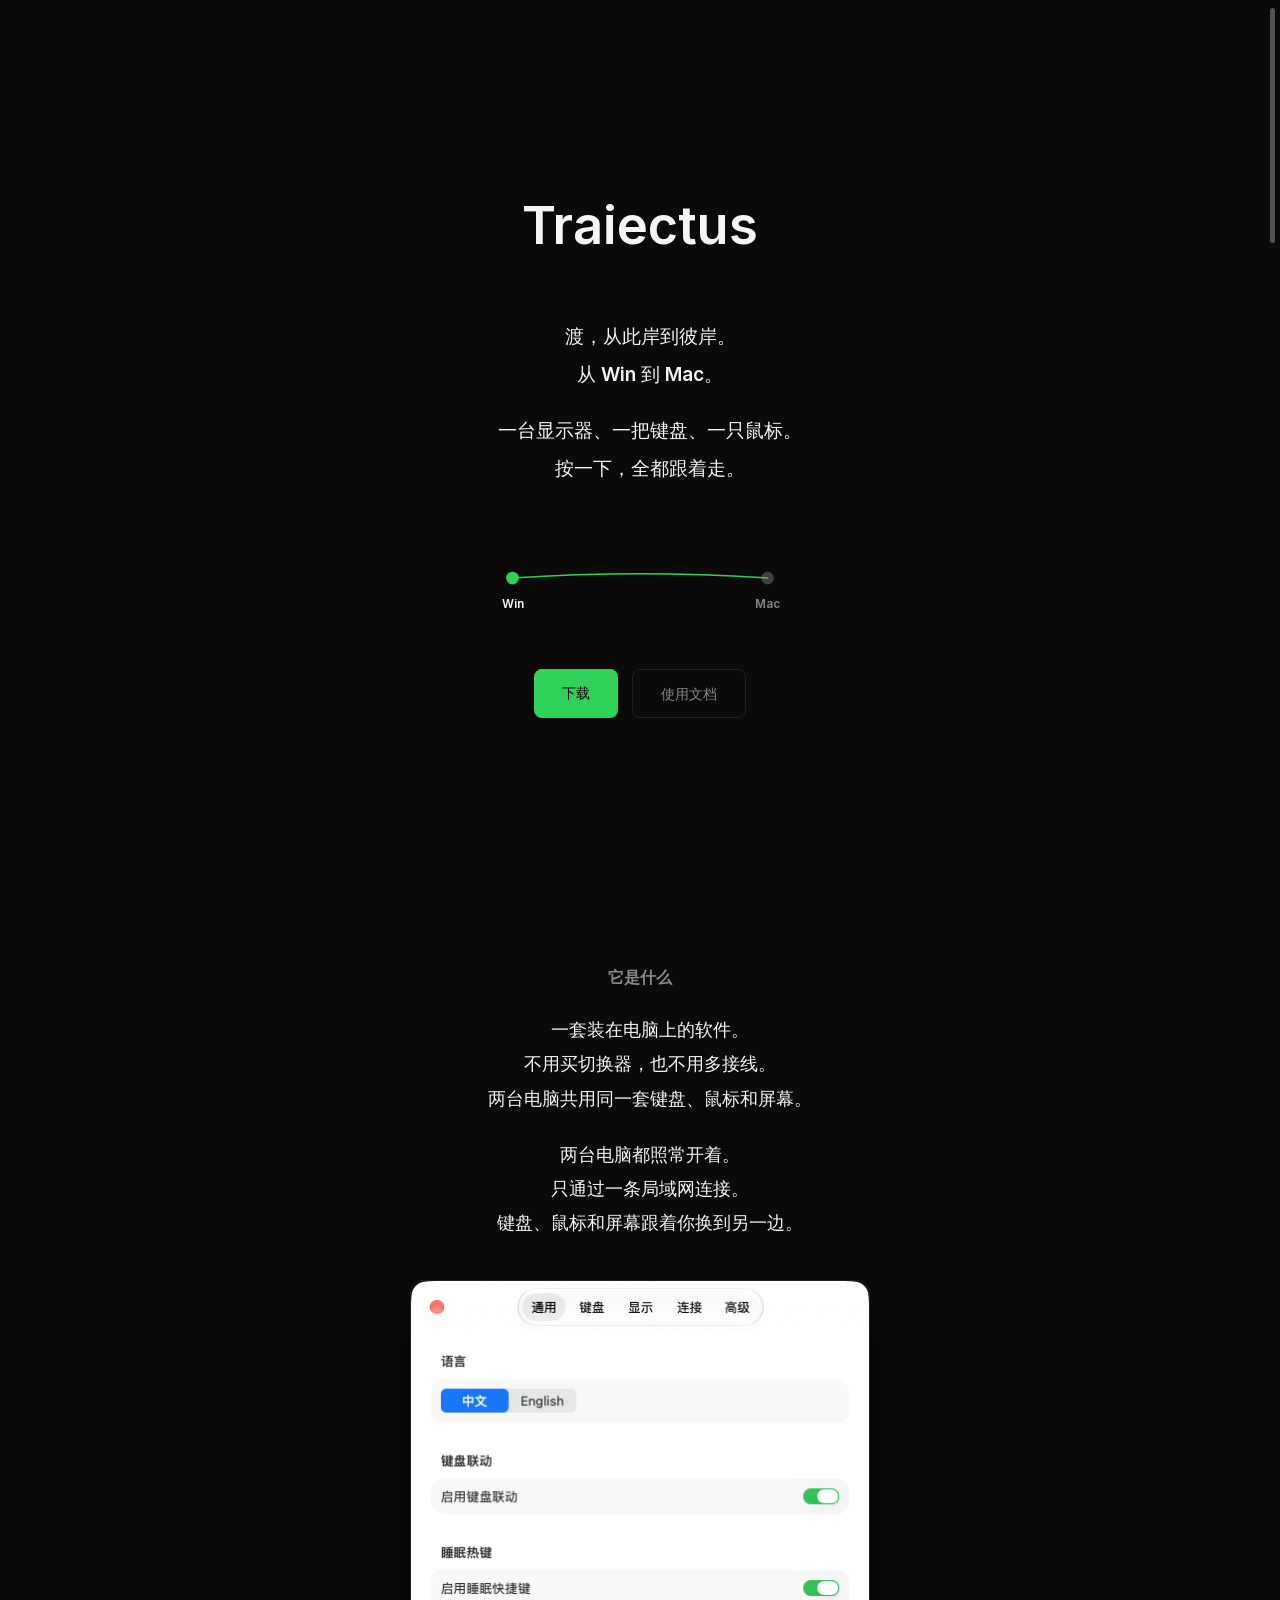
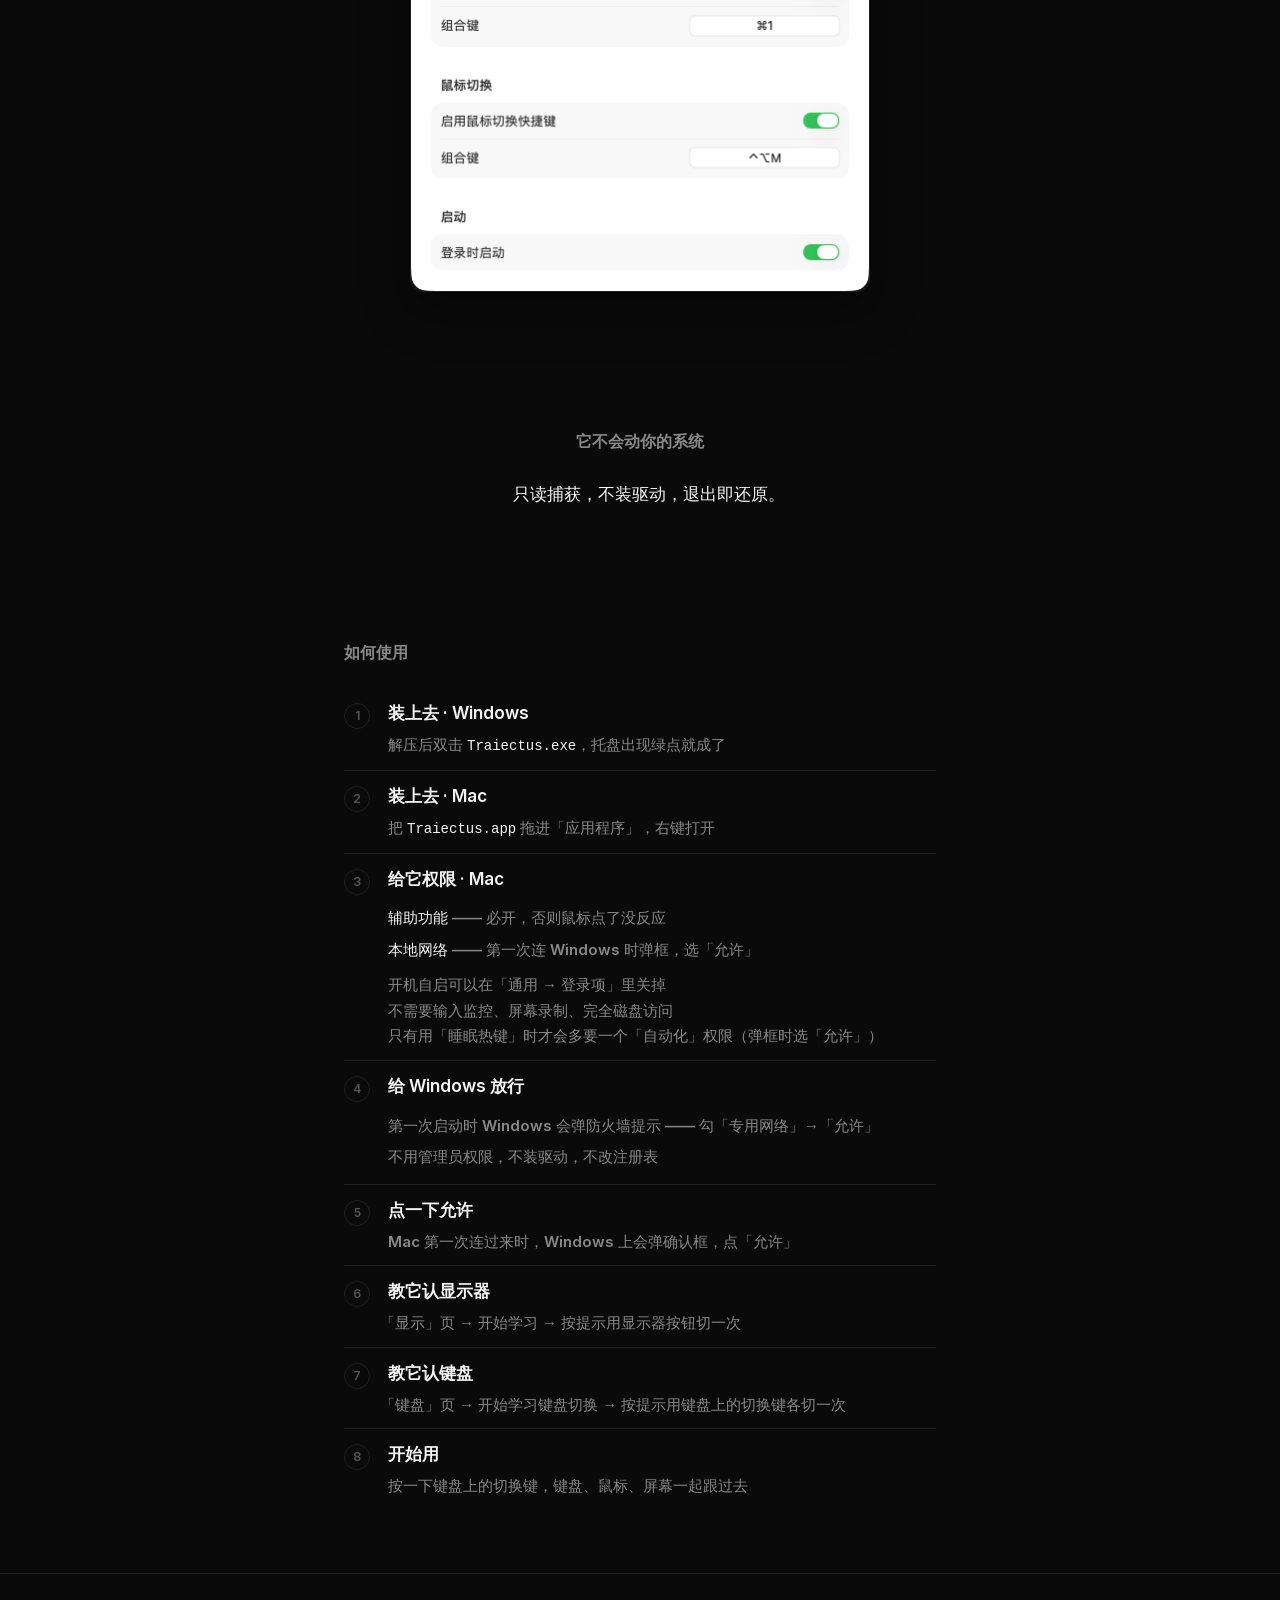
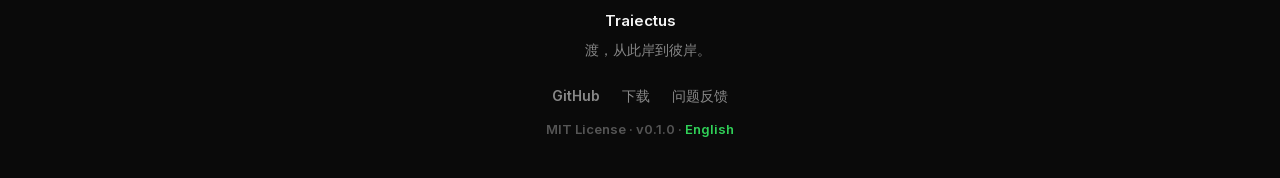
==== commit 9ee9cc66: "site: 正文的拉丁字符也改用 Inter（页脚与 Windows/Mac 等），中文仍走系统字体" ====
--- a/site/index.html
+++ b/site/index.html
@@ -46,7 +46,7 @@
   body {
     background: var(--bg);
     color: var(--fg);
-    font-family: -apple-system, BlinkMacSystemFont, "SF Pro Text", "PingFang SC", sans-serif;
+    font-family: 'Inter', -apple-system, BlinkMacSystemFont, "SF Pro Text", "PingFang SC", sans-serif;
     font-size: 16px;
     line-height: 1.7;
     -webkit-font-smoothing: antialiased;
